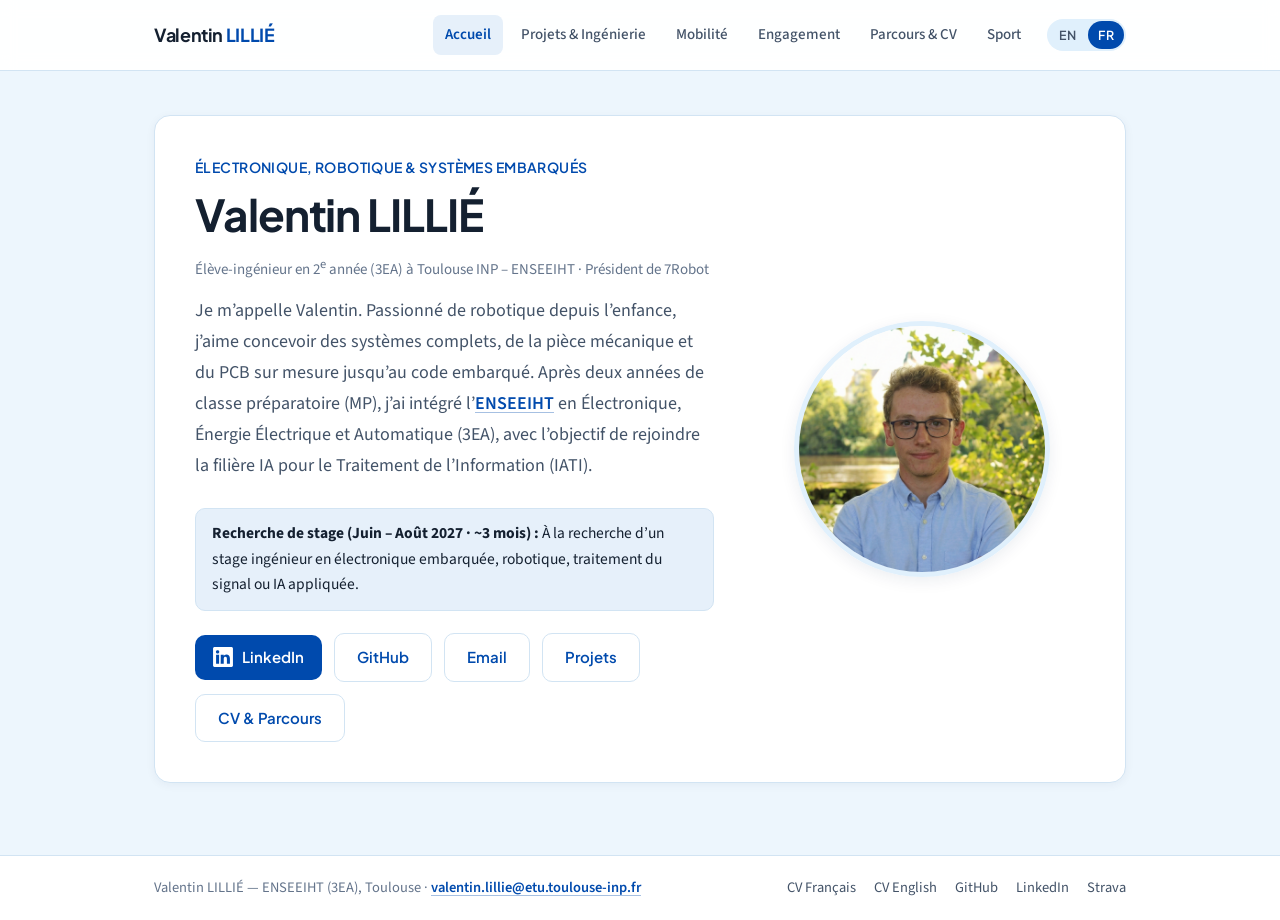
==== fr/index.html @ 1c3f5503 "Add complete French version (fr/) and EN/FR language switcher in navbar" ====
<!DOCTYPE html>
<html lang="fr">
<head>
  <meta charset="UTF-8">
  <meta name="viewport" content="width=device-width, initial-scale=1.0">
  <title>Valentin LILLIÉ — Portfolio d’Ingénieur</title>
  <link rel="shortcut icon" href="../assets/images/2d0b56e7e51cf11036ad8734bdb67e2d.png">
  <link rel="icon" href="../assets/images/e53c4bd8da5e491d9ab09e7cf0daf874.png">
  <link rel="apple-touch-icon" href="../assets/images/725b756a69a7d4c235070e51acd85560.png">
  <link rel="preconnect" href="https://fonts.googleapis.com">
  <link rel="preconnect" href="https://fonts.gstatic.com" crossorigin>
  <link href="https://fonts.googleapis.com/css2?family=Plus+Jakarta+Sans:wght@500;600;700&family=Source+Sans+3:ital,wght@0,400;0,500;0,600;1,400&display=swap" rel="stylesheet">
  <link rel="stylesheet" href="../css/styles.css">
</head>
<body>
  <header class="site-header">
    <nav class="site-nav" aria-label="Navigation principale">
      <a class="nav-brand" href="index.html">Valentin <span>LILLIÉ</span></a>
      <div class="nav-links">
        <a class="nav-link active" href="index.html">Accueil</a>
        <a class="nav-link" href="engineering.html">Projets &amp; Ingénierie</a>
        <a class="nav-link" href="mobility.html">Mobilité</a>
        <a class="nav-link" href="sustainability.html">Engagement</a>
        <a class="nav-link" href="career.html">Parcours &amp; CV</a>
        <a class="nav-link" href="sport.html">Sport</a>
        <div class="lang-switch" role="group" aria-label="Sélecteur de langue">
          <a class="lang-option" href="../index.html" lang="en" hreflang="en" onclick="this.href=this.getAttribute('href').split('#')[0]+location.hash">EN</a>
          <span class="lang-option active" aria-current="true">FR</span>
        </div>
      </div>
    </nav>
  </header>

  <main class="page-container">
    <section class="card hero-card">
      <div>
        <p class="hero-greeting">Électronique, Robotique &amp; Systèmes Embarqués</p>
        <h1 class="hero-name">Valentin LILLIÉ</h1>
        <p class="meta-line">Élève-ingénieur en 2<sup>e</sup> année (3EA) à Toulouse INP – ENSEEIHT · Président de 7Robot</p>
        <p class="hero-bio">
          Je m’appelle Valentin. Passionné de robotique depuis l’enfance, j’aime concevoir des systèmes complets, de la pièce mécanique et du PCB sur mesure jusqu’au code embarqué. Après deux années de classe préparatoire (MP), j’ai intégré l’<a class="inline-link" href="https://www.enseeiht.fr/fr/index.html" target="_blank" rel="noopener noreferrer">ENSEEIHT</a> en Électronique, Énergie Électrique et Automatique (3EA), avec l’objectif de rejoindre la filière IA pour le Traitement de l’Information (IATI).
        </p>

        <div class="internship-banner">
          <strong>Recherche de stage (Juin – Août 2027 · ~3 mois) :</strong> À la recherche d’un stage ingénieur en électronique embarquée, robotique, traitement du signal ou IA appliquée.
        </div>

        <div class="hero-actions" style="margin-top: 22px;">
          <a
            class="linkedin-pill"
            href="https://www.linkedin.com/in/valentin-lillie/"
            target="_blank"
            rel="noopener noreferrer"
          >
            <img src="../assets/media/b65c1c9c3fed0ecc180a3886cd7dbb1a.svg" alt="">
            LinkedIn
          </a>
          <a
            class="btn btn-outline"
            href="https://github.com/valentinlillie"
            target="_blank"
            rel="noopener noreferrer"
          >
            GitHub
          </a>
          <a class="btn btn-outline" href="mailto:valentin.lillie@etu.toulouse-inp.fr">Email</a>
          <a class="btn btn-outline" href="engineering.html">Projets</a>
          <a class="btn btn-outline" href="career.html">CV &amp; Parcours</a>
        </div>
      </div>

      <div class="hero-profile">
        <img
          class="hero-avatar"
          src="../assets/media/598193132a9f8a0b9470ed6460129778.png"
          alt="Valentin LILLIÉ"
        >
      </div>
    </section>
  </main>

  <footer class="site-footer">
    <div class="footer-inner">
      <span>Valentin LILLIÉ — ENSEEIHT (3EA), Toulouse · <a class="inline-link" href="mailto:valentin.lillie@etu.toulouse-inp.fr">valentin.lillie@etu.toulouse-inp.fr</a></span>
      <div class="footer-links">
        <a href="../assets/cv/CV_Valentin_Lillie_FR.pdf" target="_blank" rel="noopener noreferrer">CV Français</a>
        <a href="../assets/cv/CV_Valentin_Lillie_EN.pdf" target="_blank" rel="noopener noreferrer">CV English</a>
        <a href="https://github.com/valentinlillie" target="_blank" rel="noopener noreferrer">GitHub</a>
        <a href="https://www.linkedin.com/in/valentin-lillie/" target="_blank" rel="noopener noreferrer">LinkedIn</a>
        <a href="https://www.strava.com/athletes/142114989" target="_blank" rel="noopener noreferrer">Strava</a>
      </div>
    </div>
  </footer>
</body>
</html>
---- css/styles.css ----
/* ==========================================================================
   Valentin LILLIÉ — Portfolio Stylesheet
   Clean, readable, authentic engineering portfolio (sky-blue & ENSEEIHT blue)
   ========================================================================== */

:root {
  --bg-page: #edf6fd;
  --bg-surface: #ffffff;
  --bg-subtle: #e0f0fc;
  --border-light: #d2e4f3;
  --accent-blue: #004aad;
  --accent-blue-dark: #003782;
  --accent-soft: #e6f0fa;
  --ink-primary: #142030;
  --ink-secondary: #435368;
  --ink-muted: #64748b;
  --max-width: 1020px;
  --radius-card: 16px;
  --radius-media: 12px;
  --shadow-card: 0 2px 10px rgba(15, 42, 74, 0.05);
  --shadow-media: 0 4px 16px rgba(15, 42, 74, 0.08);
  --font-heading: "Plus Jakarta Sans", -apple-system, BlinkMacSystemFont, "Segoe UI", sans-serif;
  --font-body: "Source Sans 3", "Open Sans", -apple-system, BlinkMacSystemFont, "Segoe UI", sans-serif;
}

*,
*::before,
*::after {
  box-sizing: border-box;
}

html {
  scroll-behavior: smooth;
}

body {
  margin: 0;
  padding: 0;
  background-color: var(--bg-page);
  color: var(--ink-primary);
  font-family: var(--font-body);
  font-size: 17px;
  line-height: 1.65;
  -webkit-font-smoothing: antialiased;
  min-height: 100vh;
  display: flex;
  flex-direction: column;
}

img,
video {
  max-width: 100%;
  display: block;
}

a {
  color: inherit;
}

/* --------------------------------------------------------------------------
   Navigation Bar — Clean, sticky, unobtrusive
   -------------------------------------------------------------------------- */
.site-header {
  position: sticky;
  top: 0;
  z-index: 50;
  width: 100%;
  background-color: rgba(255, 255, 255, 0.95);
  backdrop-filter: blur(8px);
  border-bottom: 1px solid var(--border-light);
}

.site-nav {
  max-width: var(--max-width);
  margin: 0 auto;
  padding: 0 24px;
  min-height: 70px;
  display: flex;
  align-items: center;
  justify-content: space-between;
  gap: 24px;
}

.nav-brand {
  font-family: var(--font-heading);
  font-weight: 700;
  font-size: 18px;
  letter-spacing: -0.02em;
  color: var(--ink-primary);
  text-decoration: none;
  white-space: nowrap;
  flex-shrink: 0;
}

.nav-brand span {
  color: var(--accent-blue);
}

.nav-links {
  display: flex;
  align-items: center;
  gap: 6px;
  flex-wrap: wrap;
  justify-content: flex-end;
}

.nav-link {
  text-decoration: none;
  font-family: var(--font-body);
  font-size: 15px;
  font-weight: 500;
  color: var(--ink-secondary);
  padding: 8px 12px;
  border-radius: 8px;
  transition: color 0.16s ease, background-color 0.16s ease;
  white-space: nowrap;
}

.nav-link:hover,
.nav-link:focus-visible {
  color: var(--accent-blue);
  background-color: var(--accent-soft);
}

.nav-link.active {
  color: var(--accent-blue);
  background-color: var(--accent-soft);
  font-weight: 600;
}

.lang-switch {
  display: inline-flex;
  align-items: center;
  margin-left: 8px;
  padding: 2px;
  border-radius: 999px;
  background-color: var(--bg-subtle);
  border: 1px solid var(--border-medium);
  gap: 2px;
  flex-shrink: 0;
}

.lang-option {
  display: inline-flex;
  align-items: center;
  justify-content: center;
  min-width: 34px;
  padding: 4px 10px;
  border-radius: 999px;
  font-family: var(--font-heading);
  font-size: 12.5px;
  font-weight: 600;
  letter-spacing: 0.03em;
  text-decoration: none;
  color: var(--ink-secondary);
  transition: color 0.16s ease, background-color 0.16s ease;
}

a.lang-option:hover,
a.lang-option:focus-visible {
  color: var(--accent-blue);
  background-color: var(--bg-surface);
}

.lang-option.active {
  background-color: var(--accent-blue);
  color: #ffffff;
  cursor: default;
}

/* --------------------------------------------------------------------------
   Main Container & Shared Typography
   -------------------------------------------------------------------------- */
.page-container {
  width: 100%;
  max-width: var(--max-width);
  margin: 0 auto;
  padding: 44px 24px 72px;
  flex: 1;
}

.page-intro {
  margin-bottom: 36px;
}

.page-title {
  font-family: var(--font-heading);
  font-weight: 700;
  font-size: clamp(30px, 4.2vw, 42px);
  line-height: 1.18;
  letter-spacing: -0.025em;
  color: var(--ink-primary);
  margin: 0 0 8px;
}

.page-subtitle {
  font-size: 18px;
  color: var(--ink-secondary);
  margin: 0;
}

.section-label {
  display: inline-block;
  font-family: var(--font-heading);
  font-size: 12.5px;
  font-weight: 600;
  letter-spacing: 0.04em;
  text-transform: uppercase;
  color: var(--accent-blue);
  background-color: var(--accent-soft);
  padding: 4px 10px;
  border-radius: 6px;
  margin-bottom: 12px;
}

.card {
  background-color: var(--bg-surface);
  border: 1px solid var(--border-light);
  border-radius: var(--radius-card);
  box-shadow: var(--shadow-card);
  padding: 32px;
}

.card + .card {
  margin-top: 28px;
}

.project-anchor {
  scroll-margin-top: 92px;
}

.toc-card {
  padding: 24px 28px;
  margin-bottom: 36px;
}

.toc-heading {
  font-family: var(--font-heading);
  font-size: 14px;
  font-weight: 700;
  text-transform: uppercase;
  letter-spacing: 0.05em;
  color: var(--ink-muted);
  margin: 0 0 16px;
}

.toc-grid {
  display: grid;
  grid-template-columns: repeat(3, 1fr);
  gap: 20px;
}

.toc-group {
  background-color: var(--bg-page);
  border: 1px solid var(--border-light);
  border-radius: var(--radius-media);
  padding: 16px 18px;
}

.toc-group-title {
  font-family: var(--font-heading);
  font-size: 15px;
  font-weight: 700;
  color: var(--accent-blue);
  margin: 0 0 10px;
}

.toc-list {
  list-style: none;
  margin: 0;
  padding: 0;
  display: flex;
  flex-direction: column;
  gap: 7px;
}

.toc-list a {
  display: flex;
  align-items: baseline;
  gap: 7px;
  font-size: 15px;
  font-weight: 500;
  color: var(--ink-primary);
  text-decoration: none;
  padding: 4px 6px;
  margin: 0 -6px;
  border-radius: 6px;
  transition: background-color 0.15s ease, color 0.15s ease;
}

.toc-list a::before {
  content: "→";
  color: var(--accent-blue);
  font-size: 13px;
  flex-shrink: 0;
}

.toc-list a:hover {
  background-color: var(--accent-soft);
  color: var(--accent-blue);
}

.category-divider {
  display: flex;
  align-items: center;
  justify-content: space-between;
  gap: 16px;
  margin: 44px 0 18px;
  padding-bottom: 10px;
  border-bottom: 2px solid var(--border-light);
  scroll-margin-top: 92px;
}

.category-divider:first-of-type {
  margin-top: 0;
}

.category-divider h2 {
  font-family: var(--font-heading);
  font-size: 22px;
  font-weight: 700;
  color: var(--ink-primary);
  margin: 0;
  letter-spacing: -0.015em;
}

.back-to-top {
  font-size: 13.5px;
  font-weight: 600;
  color: var(--ink-muted);
  text-decoration: none;
  white-space: nowrap;
}

.back-to-top:hover {
  color: var(--accent-blue);
}

.card-title {
  font-family: var(--font-heading);
  font-weight: 700;
  font-size: 24px;
  line-height: 1.28;
  letter-spacing: -0.015em;
  color: var(--ink-primary);
  margin: 0 0 12px;
}

.card-subheading {
  font-family: var(--font-heading);
  font-weight: 600;
  font-size: 18px;
  color: var(--ink-primary);
  margin: 0 0 10px;
}

.body-text {
  font-size: 17.5px;
  line-height: 1.68;
  color: var(--ink-secondary);
  margin: 0;
}

.body-text + .body-text {
  margin-top: 14px;
}

.inline-link {
  color: var(--accent-blue);
  font-weight: 600;
  text-decoration: underline;
  text-decoration-color: rgba(0, 74, 173, 0.35);
  text-underline-offset: 3px;
  transition: text-decoration-color 0.16s ease;
}

.inline-link:hover {
  text-decoration-color: var(--accent-blue);
}

.btn {
  display: inline-flex;
  align-items: center;
  justify-content: center;
  gap: 8px;
  padding: 11px 22px;
  border-radius: 10px;
  font-family: var(--font-heading);
  font-size: 15px;
  font-weight: 600;
  text-decoration: none;
  transition: background-color 0.16s ease, border-color 0.16s ease, color 0.16s ease, transform 0.14s ease;
}

.btn-primary {
  background-color: var(--accent-blue);
  color: #ffffff;
  border: 1px solid var(--accent-blue);
}

.btn-primary:hover,
.btn-primary:focus-visible {
  background-color: var(--accent-blue-dark);
  border-color: var(--accent-blue-dark);
  transform: translateY(-1px);
}

.btn-outline {
  background-color: var(--bg-surface);
  color: var(--accent-blue);
  border: 1.5px solid var(--border-light);
}

.btn-outline:hover,
.btn-outline:focus-visible {
  border-color: var(--accent-blue);
  background-color: var(--accent-soft);
}

.tech-tags {
  display: flex;
  flex-wrap: wrap;
  gap: 8px;
  margin-top: 16px;
}

.tech-tag {
  font-family: var(--font-body);
  font-size: 13.5px;
  font-weight: 500;
  color: var(--ink-secondary);
  background-color: var(--bg-page);
  border: 1px solid var(--border-light);
  padding: 3px 10px;
  border-radius: 6px;
}

.result-highlight {
  margin-top: 14px;
  padding: 12px 16px;
  background-color: var(--bg-page);
  border-left: 3px solid var(--accent-blue);
  border-radius: 0 8px 8px 0;
  font-size: 15.5px;
  color: var(--ink-primary);
}

.meta-line {
  font-size: 15px;
  color: var(--ink-muted);
  margin: -4px 0 14px;
}

.skills-grid {
  display: grid;
  grid-template-columns: repeat(2, 1fr);
  gap: 20px;
  margin-top: 16px;
}

.skill-group {
  background-color: var(--bg-page);
  border: 1px solid var(--border-light);
  border-radius: var(--radius-media);
  padding: 18px 20px;
}

.skill-group h3 {
  font-family: var(--font-heading);
  font-size: 16px;
  font-weight: 700;
  color: var(--ink-primary);
  margin: 0 0 10px;
}

.exp-list {
  display: flex;
  flex-direction: column;
  gap: 22px;
  margin-top: 12px;
}

.exp-item {
  padding-bottom: 22px;
  border-bottom: 1px solid var(--border-light);
}

.exp-item:last-child {
  padding-bottom: 0;
  border-bottom: none;
}

.exp-header {
  display: flex;
  justify-content: space-between;
  align-items: baseline;
  gap: 12px;
  flex-wrap: wrap;
  margin-bottom: 4px;
}

.exp-role {
  font-family: var(--font-heading);
  font-weight: 700;
  font-size: 19px;
  color: var(--ink-primary);
  margin: 0;
}

.exp-dates {
  font-size: 14.5px;
  font-weight: 600;
  color: var(--accent-blue);
}

.exp-org {
  font-size: 15.5px;
  color: var(--ink-muted);
  margin: 0 0 10px;
}

.clean-list {
  margin: 8px 0 0;
  padding-left: 20px;
  color: var(--ink-secondary);
}

.clean-list li {
  margin-bottom: 6px;
}

.internship-banner {
  margin-top: 14px;
  padding: 12px 16px;
  background-color: var(--accent-soft);
  border: 1px solid var(--border-light);
  border-radius: 10px;
  font-size: 15.5px;
  color: var(--ink-primary);
}

.sport-links {
  display: flex;
  align-items: center;
  gap: 12px;
  flex-wrap: wrap;
}

/* --------------------------------------------------------------------------
   Home / Welcome Page
   -------------------------------------------------------------------------- */
.hero-card {
  display: grid;
  grid-template-columns: 1.35fr 0.85fr;
  gap: 44px;
  align-items: center;
  padding: 40px;
}

.hero-greeting {
  font-family: var(--font-heading);
  font-size: 14px;
  font-weight: 600;
  color: var(--accent-blue);
  letter-spacing: 0.03em;
  text-transform: uppercase;
  margin: 0 0 10px;
}

.hero-name {
  font-family: var(--font-heading);
  font-weight: 700;
  font-size: clamp(32px, 4.5vw, 44px);
  line-height: 1.15;
  letter-spacing: -0.025em;
  color: var(--ink-primary);
  margin: 0 0 18px;
}

.hero-bio {
  font-size: 18px;
  line-height: 1.72;
  color: var(--ink-secondary);
  margin: 0 0 26px;
}

.hero-actions {
  display: flex;
  align-items: center;
  flex-wrap: wrap;
  gap: 12px;
}

.linkedin-pill {
  display: inline-flex;
  align-items: center;
  gap: 9px;
  padding: 10px 18px;
  border-radius: 10px;
  background-color: var(--accent-blue);
  color: #ffffff;
  font-family: var(--font-heading);
  font-size: 15px;
  font-weight: 600;
  text-decoration: none;
  transition: background-color 0.16s ease, transform 0.14s ease;
}

.linkedin-pill:hover {
  background-color: var(--accent-blue-dark);
  transform: translateY(-1px);
}

.linkedin-pill img {
  width: 20px;
  height: 20px;
  filter: brightness(0) invert(1);
}

.hero-profile {
  display: flex;
  flex-direction: column;
  align-items: center;
  text-align: center;
}

.hero-avatar {
  width: 256px;
  height: 256px;
  border-radius: 50%;
  object-fit: cover;
  object-position: center 15%;
  border: 5px solid var(--bg-subtle);
  box-shadow: var(--shadow-media);
}

.video-card {
  margin-top: 28px;
  display: grid;
  grid-template-columns: 1.35fr 0.85fr;
  gap: 36px;
  align-items: center;
}

.video-player {
  width: 100%;
  border-radius: var(--radius-media);
  background: #0f172a;
  box-shadow: var(--shadow-media);
}

.video-copy h2 {
  font-family: var(--font-heading);
  font-weight: 700;
  font-size: 28px;
  line-height: 1.25;
  letter-spacing: -0.02em;
  margin: 0 0 10px;
  color: var(--ink-primary);
}

/* --------------------------------------------------------------------------
   Engineering Course & Projects Page
   -------------------------------------------------------------------------- */
.tipe-top {
  display: grid;
  grid-template-columns: 260px 1fr;
  gap: 32px;
  align-items: start;
  margin-bottom: 28px;
}

.tipe-video {
  width: 260px;
  border-radius: var(--radius-media);
  background: #0f172a;
  box-shadow: var(--shadow-media);
}

.tipe-gui-figure {
  margin: 22px 0 20px;
}

.tipe-gui-figure img {
  width: 100%;
  height: auto;
  border-radius: var(--radius-media);
  border: 1px solid var(--border-light);
}

.tipe-gallery {
  display: grid;
  grid-template-columns: repeat(3, 1fr);
  gap: 18px;
  margin: 20px 0 8px;
  align-items: start;
}

.tipe-gallery img {
  width: 100%;
  height: auto;
  max-height: 360px;
  object-fit: contain;
  border-radius: var(--radius-media);
  border: 1px solid var(--border-light);
  background-color: #f4f7fa;
}

.ninja-hero-grid {
  display: grid;
  grid-template-columns: repeat(2, 1fr);
  gap: 18px;
  margin: 22px 0;
}

.ninja-hero-grid img {
  width: 100%;
  height: 290px;
  object-fit: cover;
  border-radius: var(--radius-media);
  border: 1px solid var(--border-light);
}

.ninja-videos-grid {
  display: grid;
  grid-template-columns: repeat(2, 1fr);
  gap: 18px;
  margin: 22px 0;
}

.media-figure {
  margin: 0;
  display: flex;
  flex-direction: column;
  gap: 8px;
}

.media-figure figcaption {
  font-size: 14px;
  color: var(--ink-muted);
  text-align: center;
}

.ninja-video {
  width: 100%;
  height: 300px;
  object-fit: cover;
  border-radius: var(--radius-media);
  background: #0f172a;
  border: 1px solid var(--border-light);
}

.ninja-video--pickup {
  object-position: center 44%;
}

.ninja-build-gallery {
  display: grid;
  grid-template-columns: repeat(3, 1fr);
  gap: 18px;
  margin-top: 22px;
}

.ninja-build-gallery img {
  width: 100%;
  height: 250px;
  object-fit: cover;
  border-radius: var(--radius-media);
  border: 1px solid var(--border-light);
}

.cad-img {
  object-fit: contain !important;
  background-color: #e9e9e9;
}

.robot2027-video {
  width: 100%;
  height: auto;
  max-height: 480px;
  object-fit: contain;
  border-radius: var(--radius-media);
  background: #0f172a;
  border: 1px solid var(--border-light);
}

.robot2027-build-gallery {
  display: grid;
  grid-template-columns: repeat(3, 1fr);
  gap: 18px;
  margin-top: 22px;
  align-items: start;
}

.robot2027-build-gallery img {
  width: 100%;
  height: auto;
  max-height: 420px;
  object-fit: contain;
  border-radius: var(--radius-media);
  border: 1px solid var(--border-light);
  background-color: #f4f7fa;
}

.ppg-media-grid {
  display: grid;
  grid-template-columns: repeat(2, 1fr);
  gap: 18px;
  margin-top: 20px;
  align-items: start;
}

.ppg-media-grid img,
.ppg-media-grid video {
  width: 100%;
  height: auto;
  max-height: 340px;
  object-fit: contain;
  border-radius: var(--radius-media);
  border: 1px solid var(--border-light);
  background-color: #0f172a;
}

.ppg-subsection-title {
  font-family: var(--font-heading);
  font-size: 17px;
  font-weight: 700;
  color: var(--ink-primary);
  margin: 26px 0 6px;
}

.ppg-plots-grid {
  display: grid;
  grid-template-columns: repeat(2, 1fr);
  gap: 18px;
  margin-top: 14px;
  align-items: start;
}

.ppg-plots-grid img {
  width: 100%;
  height: auto;
  border-radius: var(--radius-media);
  border: 1px solid var(--border-light);
  background-color: #ffffff;
}

.club-row {
  display: grid;
  grid-template-columns: 1.2fr 0.9fr;
  gap: 32px;
  align-items: center;
}

.robot-logo-box {
  display: flex;
  align-items: center;
  justify-content: center;
  background-color: var(--bg-page);
  border: 1px solid var(--border-light);
  border-radius: var(--radius-media);
  padding: 24px;
  transition: border-color 0.16s ease, transform 0.16s ease;
}

.robot-logo-box:hover {
  border-color: var(--accent-blue);
  transform: translateY(-2px);
}

.robot-logo-box img {
  max-height: 190px;
  width: auto;
  object-fit: contain;
}

.snake-grid {
  display: grid;
  grid-template-columns: 250px 1fr;
  gap: 20px;
  align-items: stretch;
  margin-top: 22px;
}

.snake-crop {
  border-radius: var(--radius-media);
  overflow: hidden;
  background: #111;
  border: 1px solid var(--border-light);
  min-height: 260px;
}

.snake-crop img {
  width: 100%;
  height: 100%;
  object-fit: cover;
  object-position: left top;
}

.snake-full {
  width: 100%;
  height: 100%;
  object-fit: cover;
  border-radius: var(--radius-media);
  border: 1px solid var(--border-light);
}

/* --------------------------------------------------------------------------
   International Mobility Page
   -------------------------------------------------------------------------- */
.mobility-card {
  display: grid;
  grid-template-columns: 400px 1fr;
  gap: 32px;
  align-items: center;
}

.mobility-card--reverse {
  grid-template-columns: 1fr 400px;
}

.mobility-photo {
  width: 100%;
  height: 265px;
  object-fit: cover;
  border-radius: var(--radius-media);
}

/* --------------------------------------------------------------------------
   Sustainability & Civic Engagement Page
   -------------------------------------------------------------------------- */
.sustainability-grid {
  display: grid;
  grid-template-columns: repeat(2, 1fr);
  gap: 24px;
}

.sustainability-grid .card + .card {
  margin-top: 0;
}

.sust-card {
  display: flex;
  flex-direction: column;
  align-items: flex-start;
  padding: 24px;
}

.sust-card .card-title {
  font-size: 21px;
  margin-bottom: 12px;
}

.sust-card--featured {
  grid-column: 1 / -1;
  display: grid;
  grid-template-columns: 360px 1fr;
  gap: 32px;
  align-items: center;
  padding: 28px;
}

.sust-photo {
  width: 100%;
  height: 240px;
  object-fit: cover;
  border-radius: var(--radius-media);
  margin-bottom: 18px;
}

.sust-photo--cleanwalk {
  object-position: center 70%;
}

.sust-photo--forum {
  object-position: center 35%;
}

.sust-photo--poster {
  width: 100%;
  height: auto;
  object-fit: contain;
  border-radius: var(--radius-media);
  border: 1px solid var(--border-light);
  margin-bottom: 0;
}

/* --------------------------------------------------------------------------
   Career Development & Summer Jobs Page
   -------------------------------------------------------------------------- */
.cv-grid {
  display: grid;
  grid-template-columns: repeat(2, 1fr);
  gap: 20px;
  margin-bottom: 36px;
}

.cv-link-card {
  display: flex;
  align-items: center;
  justify-content: space-between;
  gap: 16px;
  padding: 24px 28px;
  background-color: var(--bg-surface);
  border: 1.5px solid var(--border-light);
  border-radius: var(--radius-card);
  box-shadow: var(--shadow-card);
  text-decoration: none;
  transition: border-color 0.16s ease, transform 0.14s ease, box-shadow 0.16s ease;
}

.cv-link-card:hover {
  border-color: var(--accent-blue);
  transform: translateY(-2px);
  box-shadow: var(--shadow-media);
}

.cv-link-title {
  font-family: var(--font-heading);
  font-weight: 700;
  font-size: 21px;
  color: var(--ink-primary);
  margin: 0 0 4px;
}

.cv-link-meta {
  font-size: 15px;
  color: var(--ink-muted);
  margin: 0;
}

.cv-link-arrow {
  display: inline-flex;
  align-items: center;
  justify-content: center;
  width: 40px;
  height: 40px;
  border-radius: 10px;
  background-color: var(--accent-blue);
  color: #ffffff;
  font-size: 18px;
  flex-shrink: 0;
}

.years-row {
  display: flex;
  flex-wrap: wrap;
  gap: 8px;
  margin: 0 0 20px;
}

.year-chip {
  font-family: var(--font-heading);
  font-size: 13.5px;
  font-weight: 600;
  color: var(--accent-blue);
  background-color: var(--accent-soft);
  padding: 4px 12px;
  border-radius: 999px;
}

.tent-gallery {
  display: grid;
  grid-template-columns: repeat(2, 1fr);
  gap: 18px;
  margin: 0 0 22px;
}

.tent-gallery img {
  width: 100%;
  height: 245px;
  object-fit: cover;
  border-radius: var(--radius-media);
}

/* --------------------------------------------------------------------------
   Sport & Other Activities Page
   -------------------------------------------------------------------------- */
.sport-intro {
  display: flex;
  align-items: center;
  justify-content: space-between;
  gap: 20px;
  flex-wrap: wrap;
  margin-bottom: 32px;
}

.strava-pill {
  display: inline-flex;
  align-items: center;
  gap: 10px;
  padding: 10px 18px;
  background-color: var(--bg-surface);
  border: 1.5px solid var(--border-light);
  border-radius: 12px;
  text-decoration: none;
  box-shadow: var(--shadow-card);
  transition: border-color 0.16s ease, transform 0.14s ease;
}

.strava-pill:hover {
  border-color: #fc4c02;
  transform: translateY(-1px);
}

.strava-icon {
  width: 30px;
  height: 30px;
  object-fit: contain;
}

.strava-wordmark {
  height: 22px;
  width: auto;
  object-fit: contain;
}

.sport-card-row {
  display: grid;
  grid-template-columns: 1fr 340px;
  gap: 32px;
  align-items: center;
}

.sport-badge-header {
  display: flex;
  align-items: center;
  gap: 18px;
  margin-bottom: 14px;
}

.club-badge-link {
  display: inline-block;
  flex-shrink: 0;
  transition: transform 0.16s ease;
}

.club-badge-link:hover {
  transform: scale(1.05);
}

.run7-badge {
  width: 78px;
  height: 78px;
  object-fit: contain;
  border-radius: 50%;
  border: 1px solid var(--border-light);
}

.randos-badge {
  width: 72px;
  height: 80px;
  object-fit: contain;
}

.running-map {
  width: 100%;
  height: 320px;
  object-fit: cover;
  border-radius: var(--radius-media);
  border: 1px solid var(--border-light);
}

.hiking-photo {
  width: 100%;
  height: 360px;
  object-fit: cover;
  border-radius: var(--radius-media);
  margin-bottom: 20px;
}

.cycling-grid {
  display: grid;
  grid-template-columns: 0.85fr 1.15fr;
  gap: 32px;
  align-items: center;
}

.cycling-photos {
  display: grid;
  grid-template-columns: repeat(2, 1fr);
  gap: 18px;
}

.cycling-photo {
  width: 100%;
  height: 340px;
  object-fit: cover;
  border-radius: var(--radius-media);
}

/* --------------------------------------------------------------------------
   Minimal Footer
   -------------------------------------------------------------------------- */
.site-footer {
  border-top: 1px solid var(--border-light);
  background-color: var(--bg-surface);
  margin-top: auto;
}

.footer-inner {
  max-width: var(--max-width);
  margin: 0 auto;
  padding: 20px 24px;
  display: flex;
  align-items: center;
  justify-content: space-between;
  gap: 16px;
  flex-wrap: wrap;
  font-size: 14.5px;
  color: var(--ink-muted);
}

.footer-links {
  display: flex;
  align-items: center;
  gap: 18px;
  flex-wrap: wrap;
}

.footer-links a {
  text-decoration: none;
  color: var(--ink-secondary);
  transition: color 0.16s ease;
}

.footer-links a:hover {
  color: var(--accent-blue);
}

/* --------------------------------------------------------------------------
   Responsive Adaptations
   -------------------------------------------------------------------------- */
@media (max-width: 860px) {
  .site-nav {
    flex-direction: column;
    padding: 12px 16px;
    gap: 8px;
  }

  .nav-links {
    justify-content: center;
  }

  .nav-link {
    font-size: 14px;
    padding: 6px 10px;
  }

  .page-container {
    padding: 28px 16px 56px;
  }

  .card,
  .hero-card {
    padding: 24px;
  }

  .hero-card,
  .video-card,
  .tipe-top,
  .club-row,
  .snake-grid,
  .mobility-card,
  .mobility-card--reverse,
  .sustainability-grid,
  .sust-card--featured,
  .skills-grid,
  .cv-grid,
  .tent-gallery,
  .sport-card-row,
  .cycling-grid {
    grid-template-columns: 1fr;
    gap: 22px;
  }

  .hero-profile {
    order: -1;
  }

  .hero-avatar {
    width: 190px;
    height: 190px;
  }

  .tipe-video {
    margin: 0 auto;
  }

  .tipe-gallery,
  .ninja-hero-grid,
  .ninja-videos-grid,
  .ninja-build-gallery,
  .robot2027-build-gallery,
  .ppg-media-grid,
  .ppg-plots-grid,
  .toc-grid {
    grid-template-columns: 1fr;
  }

  .mobility-card--reverse .mobility-photo {
    order: -1;
  }

  .cycling-photo {
    height: 260px;
  }

  .footer-inner {
    justify-content: center;
    text-align: center;
  }
}
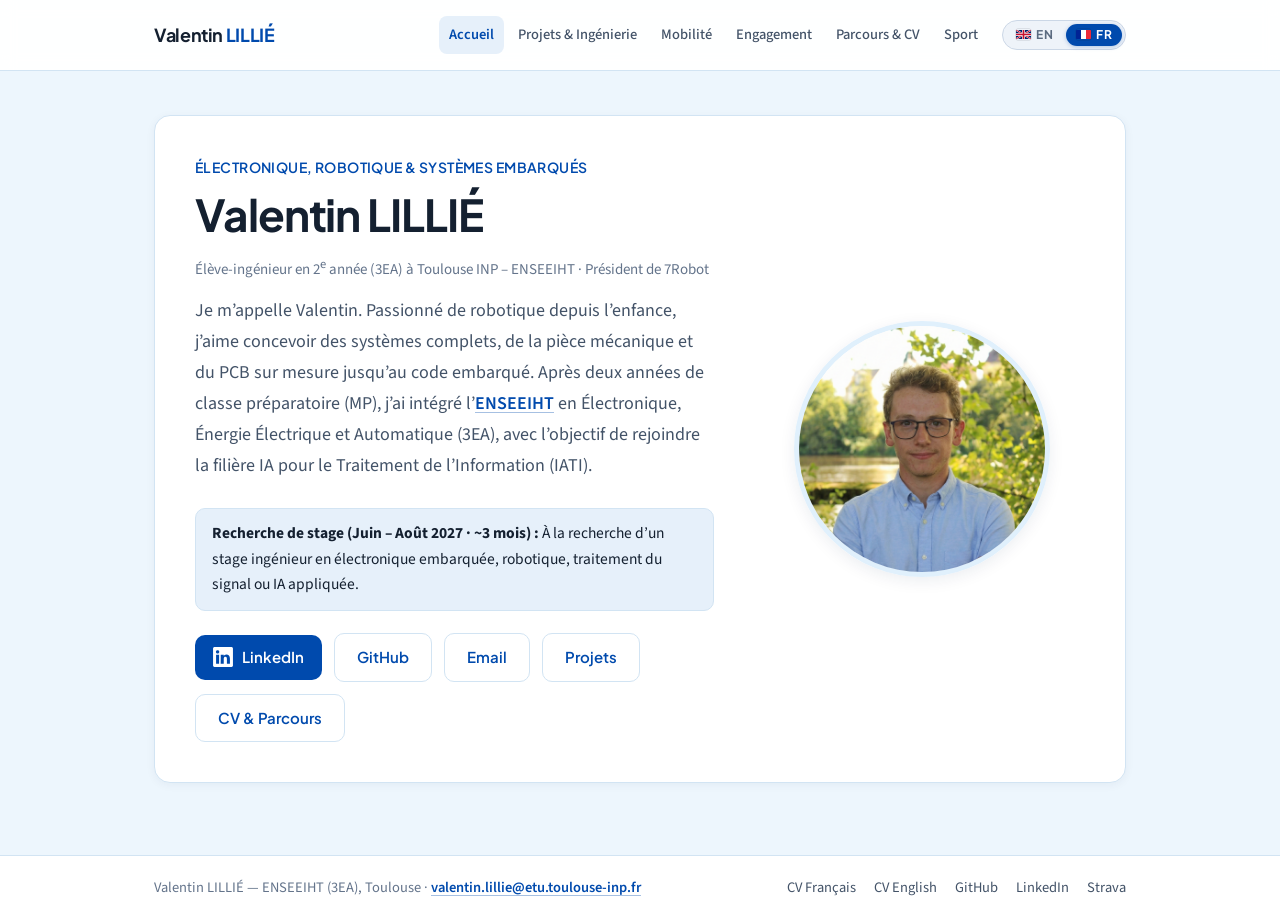
==== commit 2ccbbc67: "Improve EN/FR language switcher visuals with SVG flags and cache-bust CSS" ====
--- a/fr/index.html
+++ b/fr/index.html
@@ -10,7 +10,7 @@
   <link rel="preconnect" href="https://fonts.googleapis.com">
   <link rel="preconnect" href="https://fonts.gstatic.com" crossorigin>
   <link href="https://fonts.googleapis.com/css2?family=Plus+Jakarta+Sans:wght@500;600;700&family=Source+Sans+3:ital,wght@0,400;0,500;0,600;1,400&display=swap" rel="stylesheet">
-  <link rel="stylesheet" href="../css/styles.css">
+  <link rel="stylesheet" href="../css/styles.css?v=2">
 </head>
 <body>
   <header class="site-header">
@@ -24,8 +24,8 @@
         <a class="nav-link" href="career.html">Parcours &amp; CV</a>
         <a class="nav-link" href="sport.html">Sport</a>
         <div class="lang-switch" role="group" aria-label="Sélecteur de langue">
-          <a class="lang-option" href="../index.html" lang="en" hreflang="en" onclick="this.href=this.getAttribute('href').split('#')[0]+location.hash">EN</a>
-          <span class="lang-option active" aria-current="true">FR</span>
+          <a class="lang-option" href="../index.html" lang="en" hreflang="en" title="Switch to English" onclick="this.href=this.getAttribute('href').split('#')[0]+location.hash"><svg class="lang-flag" viewBox="0 0 60 36" aria-hidden="true"><rect width="60" height="36" fill="#012169"/><path d="M0,0 L60,36 M60,0 L0,36" stroke="#fff" stroke-width="7"/><path d="M0,0 L60,36 M60,0 L0,36" stroke="#C8102E" stroke-width="4"/><path d="M30,0 V36 M0,18 H60" stroke="#fff" stroke-width="11"/><path d="M30,0 V36 M0,18 H60" stroke="#C8102E" stroke-width="6.5"/></svg><span>EN</span></a>
+          <span class="lang-option active" aria-current="true" title="Langue actuelle : Français"><svg class="lang-flag" viewBox="0 0 60 36" aria-hidden="true"><rect width="20" height="36" fill="#002395"/><rect x="20" width="20" height="36" fill="#fff"/><rect x="40" width="20" height="36" fill="#ED2939"/></svg><span>FR</span></span>
         </div>
       </div>
     </nav>
--- a/css/styles.css
+++ b/css/styles.css
@@ -78,7 +78,7 @@
   display: flex;
   align-items: center;
   justify-content: space-between;
-  gap: 24px;
+  gap: 16px;
 }
 
 .nav-brand {
@@ -99,7 +99,7 @@
 .nav-links {
   display: flex;
   align-items: center;
-  gap: 6px;
+  gap: 4px;
   flex-wrap: wrap;
   justify-content: flex-end;
 }
@@ -107,10 +107,10 @@
 .nav-link {
   text-decoration: none;
   font-family: var(--font-body);
-  font-size: 15px;
+  font-size: 14.5px;
   font-weight: 500;
   color: var(--ink-secondary);
-  padding: 8px 12px;
+  padding: 7px 10px;
   border-radius: 8px;
   transition: color 0.16s ease, background-color 0.16s ease;
   white-space: nowrap;
@@ -131,12 +131,12 @@
 .lang-switch {
   display: inline-flex;
   align-items: center;
-  margin-left: 8px;
-  padding: 2px;
+  margin-left: 10px;
+  padding: 3px;
   border-radius: 999px;
-  background-color: var(--bg-subtle);
-  border: 1px solid var(--border-medium);
-  gap: 2px;
+  background-color: #eef3f9;
+  border: 1px solid #cbd7e6;
+  gap: 3px;
   flex-shrink: 0;
 }
 
@@ -144,28 +144,38 @@
   display: inline-flex;
   align-items: center;
   justify-content: center;
-  min-width: 34px;
-  padding: 4px 10px;
+  gap: 5px;
+  padding: 5px 10px;
   border-radius: 999px;
   font-family: var(--font-heading);
-  font-size: 12.5px;
-  font-weight: 600;
-  letter-spacing: 0.03em;
+  font-size: 12px;
+  font-weight: 700;
+  letter-spacing: 0.04em;
+  line-height: 1;
   text-decoration: none;
-  color: var(--ink-secondary);
-  transition: color 0.16s ease, background-color 0.16s ease;
+  color: #5b6b80;
+  transition: color 0.16s ease, background-color 0.16s ease, box-shadow 0.16s ease;
 }
 
 a.lang-option:hover,
 a.lang-option:focus-visible {
   color: var(--accent-blue);
-  background-color: var(--bg-surface);
+  background-color: #ffffff;
 }
 
 .lang-option.active {
   background-color: var(--accent-blue);
   color: #ffffff;
+  box-shadow: 0 1px 4px rgba(0, 74, 173, 0.28);
   cursor: default;
+}
+
+.lang-flag {
+  width: 15px;
+  height: 11px;
+  border-radius: 2px;
+  flex-shrink: 0;
+  box-shadow: 0 0 0 0.5px rgba(15, 23, 42, 0.18);
 }
 
 /* --------------------------------------------------------------------------
